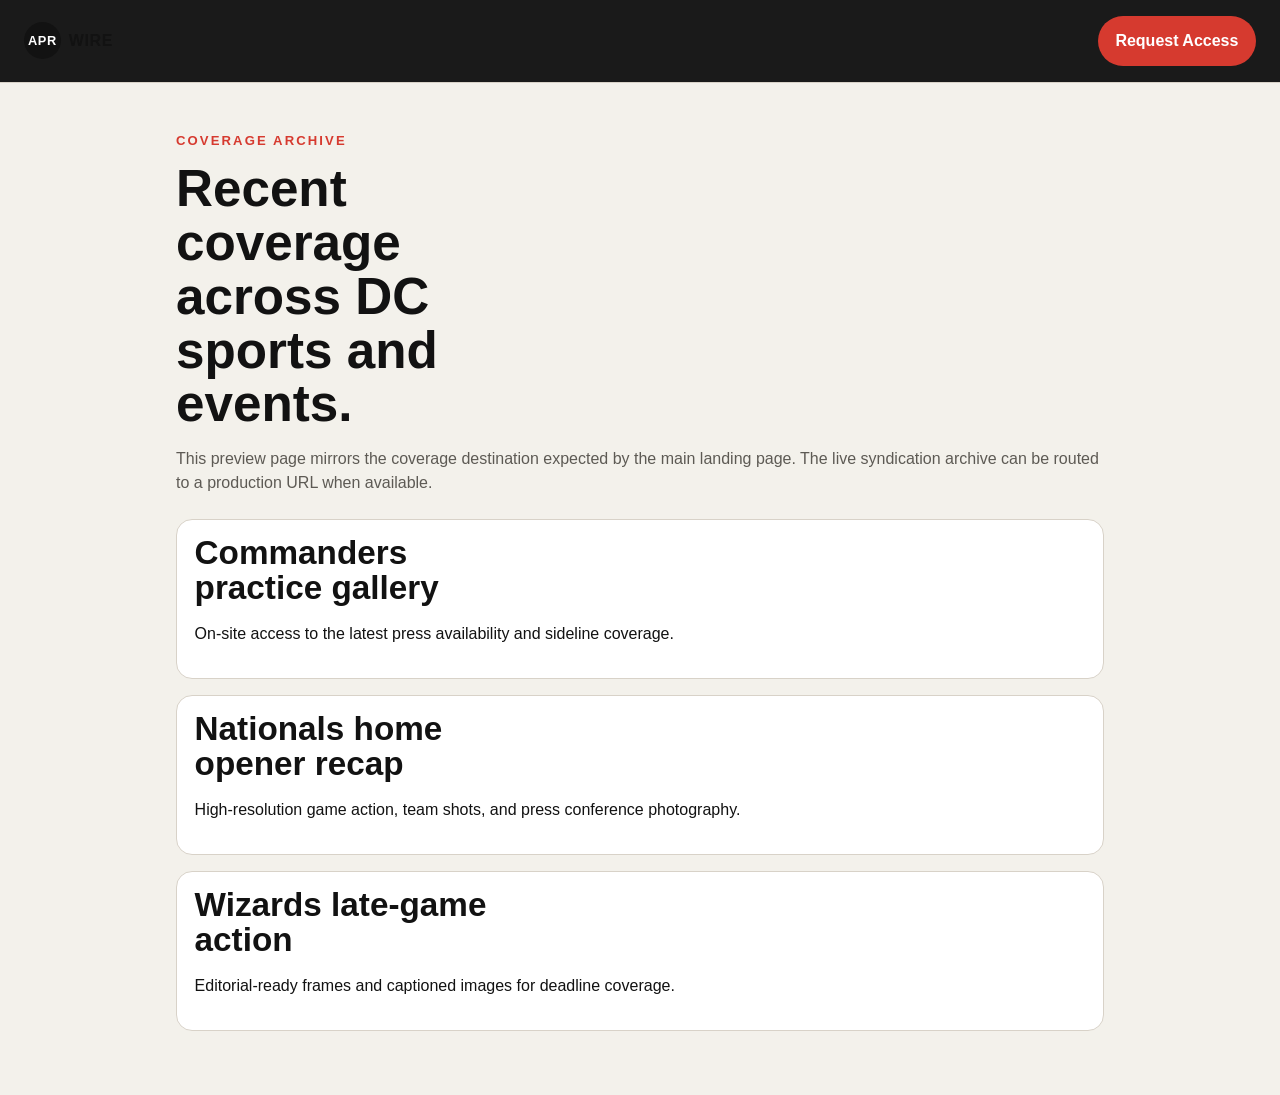
==== coverage/index.html @ af60a94e "Initial APR Wire site build" ====
<!doctype html>
<html lang="en">
  <head>
    <meta charset="UTF-8" />
    <meta name="viewport" content="width=device-width, initial-scale=1.0" />
    <title>APR Wire Coverage Archive</title>
    <link rel="stylesheet" href="../styles.css" />
    <style>
      body {
        padding-bottom: 4rem;
      }
      .archive-page {
        max-width: 960px;
        margin: 0 auto;
        padding: 3rem 1rem 0;
      }
      .archive-list {
        display: grid;
        gap: 1rem;
        margin-top: 1.5rem;
      }
      .archive-item {
        padding: 1rem 1.1rem;
        border: 1px solid var(--border);
        border-radius: 1rem;
        background: var(--surface);
      }
    </style>
  </head>
  <body>
    <header class="site-header">
      <a class="brand" href="../index.html">
        <span class="brand-mark">APR</span>
        <span class="brand-name">Wire</span>
      </a>
      <a class="header-cta" href="../index.html#contact">Request Access</a>
    </header>

    <main class="archive-page">
      <p class="eyebrow">Coverage Archive</p>
      <h1>Recent coverage across DC sports and events.</h1>
      <p class="section-copy">
        This preview page mirrors the coverage destination expected by the main landing page. The live syndication archive can be routed to a production URL when available.
      </p>
      <div class="archive-list">
        <article class="archive-item">
          <h2>Commanders practice gallery</h2>
          <p>On-site access to the latest press availability and sideline coverage.</p>
        </article>
        <article class="archive-item">
          <h2>Nationals home opener recap</h2>
          <p>High-resolution game action, team shots, and press conference photography.</p>
        </article>
        <article class="archive-item">
          <h2>Wizards late-game action</h2>
          <p>Editorial-ready frames and captioned images for deadline coverage.</p>
        </article>
      </div>
    </main>
  </body>
</html>
---- styles.css ----
:root {
  --bg: #f3f1eb;
  --surface: #ffffff;
  --surface-2: #ece8e0;
  --text: #121212;
  --muted: #5d5a54;
  --accent: #d63a2f;
  --border: #d8d2c8;
  --shadow: 0 20px 50px rgba(0, 0, 0, 0.08);
  --max-width: 1280px;
}

* {
  box-sizing: border-box;
}

html {
  scroll-behavior: smooth;
}

body {
  margin: 0;
  font-family: Inter, "Helvetica Neue", Arial, sans-serif;
  background: var(--bg);
  color: var(--text);
  line-height: 1.5;
}

a {
  color: inherit;
  text-decoration: none;
}

img {
  display: block;
  width: 100%;
  height: auto;
  object-fit: cover;
}

.site-header {
  position: sticky;
  top: 0;
  z-index: 20;
  display: flex;
  align-items: center;
  justify-content: space-between;
  gap: 1rem;
  padding: 1rem 1.5rem;
  background: #1a1a1a;
  backdrop-filter: blur(8px);
  border-bottom: 1px solid var(--border);
}

.brand {
  display: inline-flex;
  align-items: center;
  gap: 0.5rem;
  font-weight: 700;
  letter-spacing: 0.04em;
  text-transform: uppercase;
}

.brand-mark {
  display: inline-grid;
  place-items: center;
  width: 2.3rem;
  height: 2.3rem;
  background: var(--text);
  color: var(--surface);
  border-radius: 999px;
  font-size: 0.8rem;
}

.site-nav {
  display: flex;
  flex-wrap: wrap;
  gap: 1rem;
  font-size: 0.95rem;
  color: var(--muted);
}

.site-nav a:hover,
.site-nav a:focus-visible,
.header-cta:hover,
.header-cta:focus-visible {
  color: var(--accent);
}

.header-cta,
.button {
  display: inline-flex;
  align-items: center;
  justify-content: center;
  border-radius: 999px;
  padding: 0.8rem 1.1rem;
  font-weight: 600;
  transition: transform 180ms ease, background 180ms ease, color 180ms ease;
}

.header-cta,
.button.primary {
  background: var(--accent);
  color: var(--surface);
}

.button.secondary {
  border: 1px solid var(--text);
  color: var(--text);
}

.header-cta:hover,
.button:hover {
  transform: translateY(-1px);
}

main {
  width: min(var(--max-width), calc(100% - 2rem));
  margin: 0 auto;
  padding-bottom: 4rem;
}

.section {
  padding: 2.75rem 0 0;
}

.hero {
  display: grid;
  grid-template-columns: 1.05fr 0.95fr;
  gap: 2rem;
  align-items: start;
  padding-top: 2.5rem;
}

.eyebrow {
  margin: 0 0 0.75rem;
  color: var(--accent);
  font-size: 0.82rem;
  font-weight: 700;
  letter-spacing: 0.16em;
  text-transform: uppercase;
}

h1,
h2,
h3 {
  margin: 0;
  line-height: 1.05;
}

h1 {
  font-size: clamp(2.2rem, 4vw, 3.4rem);
  margin-bottom: 1rem;
  max-width: 10ch;
}

h2 {
  font-size: clamp(1.5rem, 2.6vw, 2.2rem);
  margin-bottom: 0.75rem;
  max-width: 16ch;
}

.hero-text,
.section-copy,
.feature-list p,
.tier-card p,
.contact-copy p {
  color: var(--muted);
  font-size: 1rem;
}

.hero-actions {
  display: flex;
  flex-wrap: wrap;
  gap: 0.75rem;
  margin-top: 1.4rem;
}

.hero-stats {
  display: grid;
  grid-template-columns: repeat(3, minmax(0, 1fr));
  gap: 0.75rem;
  list-style: none;
  padding: 0;
  margin: 1.5rem 0 0;
}

.hero-stats li {
  padding: 0.9rem;
  background: var(--surface);
  border: 1px solid var(--border);
  border-radius: 1rem;
  box-shadow: var(--shadow);
}

.hero-stats strong {
  display: block;
  margin-bottom: 0.3rem;
}

.hero-stats span {
  color: var(--muted);
  font-size: 0.9rem;
}

.hero-grid {
  display: grid;
  grid-template-columns: 1fr 1fr;
  gap: 0.8rem;
}

.hero-card {
  overflow: hidden;
  border-radius: 1.25rem;
  border: 1px solid var(--border);
  box-shadow: var(--shadow);
  display: flex;
  flex-direction: column;
  background: var(--surface);
}

.hero-card img {
  width: 100%;
  display: block;
  object-fit: cover;
}

.hero-card img {
  aspect-ratio: 4 / 5;
}

.hero-card.hero-card-large img {
  aspect-ratio: 16 / 9;
}

.hero-card.hero-card-wide img {
  aspect-ratio: 16 / 10;
}

.hero-card figcaption {
  width: 100%;
  position: relative;
}

.hero-caption {
  padding: 1rem;
  border-top: 1px solid var(--border);
  background: rgba(255, 255, 255, 0.98);
  display: flex;
  flex-direction: column;
  gap: 0.4rem;
}

.hero-caption h3 {
  font-size: 0.95rem;
  margin-bottom: 0.2rem;
}

.hero-caption p,
.hero-caption span {
  margin: 0;
  color: var(--muted);
  font-size: 0.9rem;
}

.trust-bar {
  margin-top: 2.4rem;
  padding: 1.1rem 1.25rem;
  background: var(--surface);
  border: 1px solid var(--border);
  border-radius: 1.25rem;
  box-shadow: var(--shadow);
}

.trust-label {
  margin: 0 0 0.75rem;
  font-size: 0.82rem;
  font-weight: 700;
  letter-spacing: 0.16em;
  text-transform: uppercase;
  color: var(--muted);
}

.logo-row {
  display: flex;
  flex-wrap: wrap;
  gap: 0.65rem;
}

.logo-row span {
  padding: 0.6rem 0.8rem;
  border: 1px solid var(--border);
  border-radius: 999px;
  font-weight: 700;
  color: var(--text);
  background: var(--surface-2);
}

.coverage-layout {
  display: grid;
  grid-template-columns: 0.95fr 1.05fr;
  gap: 2rem;
  align-items: start;
}

.coverage-list {
  display: grid;
  grid-template-columns: repeat(2, minmax(0, 1fr));
  gap: 0.75rem;
  list-style: none;
  padding: 0;
  margin: 0;
}

.coverage-list li {
  padding: 0.9rem 1rem;
  border: 1px solid var(--border);
  border-radius: 0.95rem;
  background: var(--surface);
  font-weight: 600;
}

.feature-list {
  display: grid;
  grid-template-columns: repeat(2, minmax(0, 1fr));
  gap: 1rem;
}

.feature-list article,
.tier-card,
.sample-card {
  background: var(--surface);
  border: 1px solid var(--border);
  border-radius: 1rem;
  box-shadow: var(--shadow);
}

.feature-list article {
  padding: 1.15rem;
}

.sample-grid {
  display: grid;
  grid-template-columns: repeat(3, minmax(0, 1fr));
  gap: 1rem;
  margin-top: 1.25rem;
}

.sample-card {
  overflow: hidden;
}

.sample-card a {
  display: flex;
  flex-direction: column;
  height: 100%;
}

.sample-card img {
  aspect-ratio: 4 / 3;
}

.caption,
.hero-caption {
  padding: 0.95rem;
  display: flex;
  flex-direction: column;
  gap: 0.3rem;
  background: var(--surface);
}

.caption h3,
.hero-caption h3 {
  font-size: 1rem;
}

.caption p,
.caption span {
  margin: 0;
  color: var(--muted);
  font-size: 0.92rem;
}

.section-link {
  margin-top: 1rem;
}

.tier-grid {
  display: grid;
  grid-template-columns: repeat(3, minmax(0, 1fr));
  gap: 1rem;
  margin-top: 1.25rem;
}

.tier-card {
  padding: 1.2rem;
  display: flex;
  flex-direction: column;
  gap: 0.7rem;
}

.contact-section {
  display: grid;
  grid-template-columns: 0.95fr 1.05fr;
  gap: 2rem;
  align-items: start;
  padding-top: 3rem;
}

.contact-form {
  display: grid;
  gap: 0.8rem;
  padding: 1.2rem;
  background: var(--surface);
  border: 1px solid var(--border);
  border-radius: 1rem;
  box-shadow: var(--shadow);
}

.contact-form label {
  display: grid;
  gap: 0.35rem;
  font-weight: 600;
}

.contact-form input,
.contact-form select {
  width: 100%;
  padding: 0.8rem 0.9rem;
  border: 1px solid var(--border);
  border-radius: 0.8rem;
  font: inherit;
  background: var(--surface-2);
}

.contact-email a {
  color: var(--accent);
  font-weight: 600;
}

@media (max-width: 960px) {
  .hero,
  .coverage-layout,
  .contact-section {
    grid-template-columns: 1fr;
  }

  .hero-grid,
  .sample-grid,
  .tier-grid,
  .feature-list {
    grid-template-columns: 1fr 1fr;
  }
}

@media (max-width: 720px) {
  .site-header {
    flex-wrap: wrap;
  }

  .site-nav {
    width: 100%;
    order: 3;
  }

  .hero-stats,
  .hero-grid,
  .sample-grid,
  .tier-grid,
  .feature-list,
  .coverage-list {
    grid-template-columns: 1fr;
  }

  .hero-card-large,
  .hero-card-wide {
    grid-column: span 1;
  }

  h1 {
    max-width: none;
  }
}
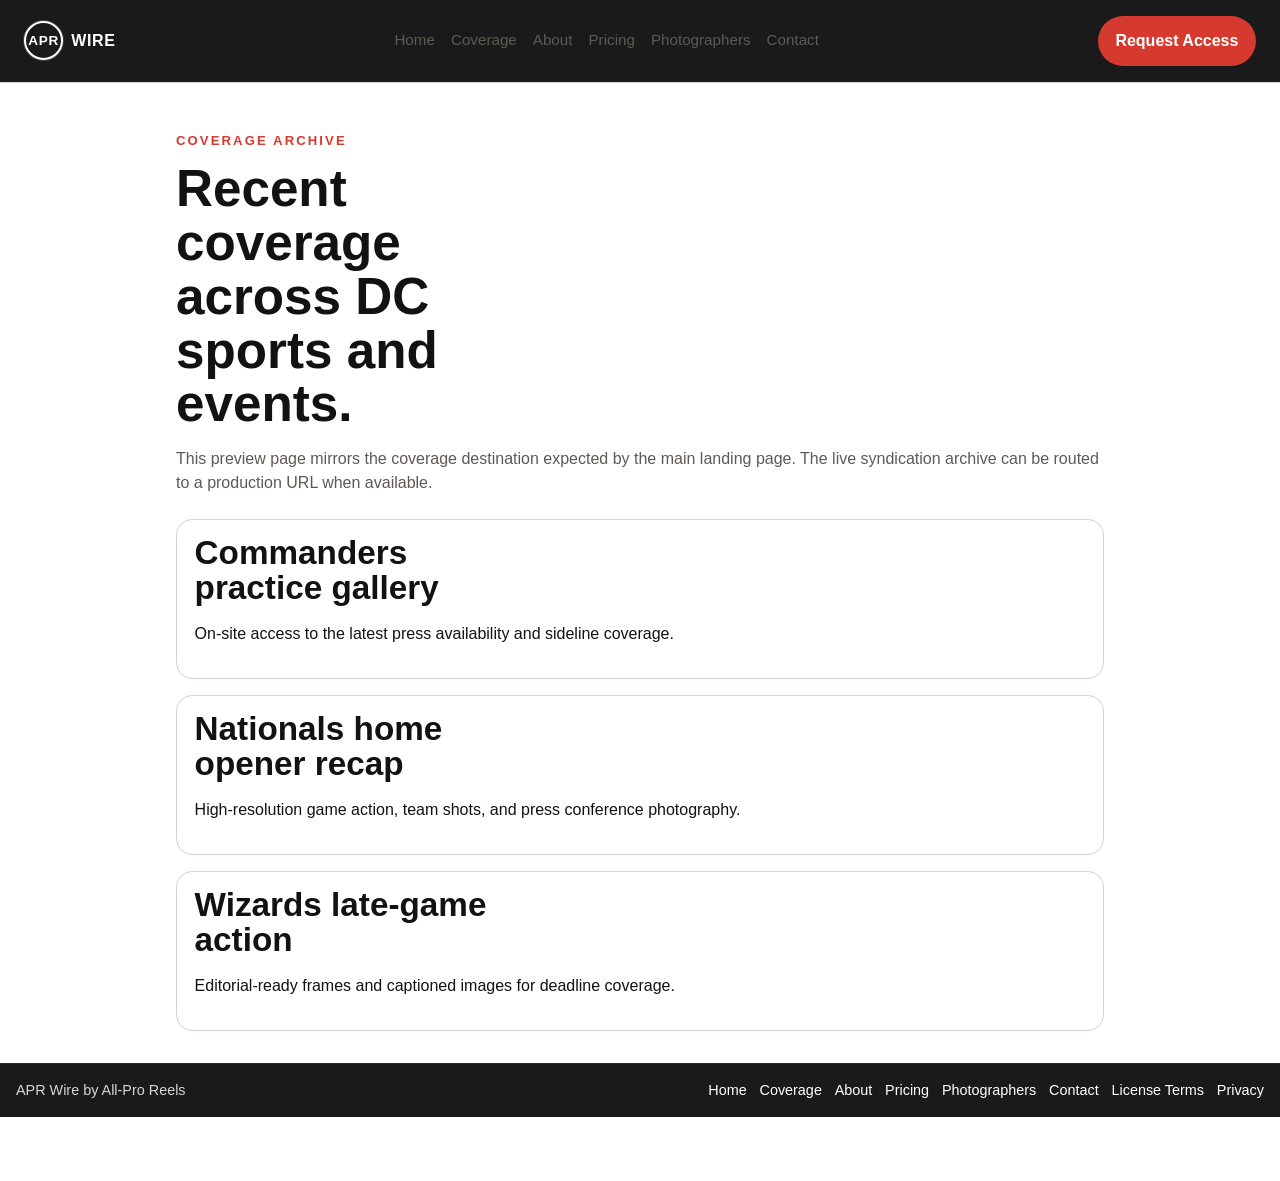
==== commit 6f510b30: "APR Wire 4.0" ====
--- a/coverage/index.html
+++ b/coverage/index.html
@@ -57,5 +57,7 @@
         </article>
       </div>
     </main>
+
+    <script src="../script.js"></script>
   </body>
 </html>
--- a/styles.css
+++ b/styles.css
@@ -1,12 +1,12 @@
 :root {
-  --bg: #f3f1eb;
+  --bg: #ffffff;
   --surface: #ffffff;
-  --surface-2: #ece8e0;
+  --surface-2: #ffffff;
   --text: #121212;
   --muted: #5d5a54;
   --accent: #d63a2f;
   --border: #d8d2c8;
-  --shadow: 0 20px 50px rgba(0, 0, 0, 0.08);
+  --shadow: 0 10px 24px rgba(18, 18, 18, 0.06);
   --max-width: 1280px;
 }
 
@@ -59,17 +59,20 @@
   font-weight: 700;
   letter-spacing: 0.04em;
   text-transform: uppercase;
+  color: #ffffff;
 }
 
 .brand-mark {
   display: inline-grid;
   place-items: center;
-  width: 2.3rem;
-  height: 2.3rem;
-  background: var(--text);
-  color: var(--surface);
+  width: 2.45rem;
+  height: 2.45rem;
+  background: #1a1a1a;
+  color: #ffffff;
+  border: 2px solid #ffffff;
   border-radius: 999px;
-  font-size: 0.8rem;
+  font-size: 0.85rem;
+  box-shadow: 0 0 0 1px rgba(255, 255, 255, 0.18);
 }
 
 .site-nav {
@@ -176,6 +179,25 @@
   margin-top: 1.4rem;
 }
 
+.home-section-links {
+  display: flex;
+  flex-wrap: wrap;
+  gap: 0.75rem;
+  margin: 0.9rem 0 0;
+}
+
+.home-section-links a {
+  font-size: 0.9rem;
+  color: var(--muted);
+  border-bottom: 1px solid transparent;
+}
+
+.home-section-links a:hover,
+.home-section-links a:focus-visible {
+  color: var(--accent);
+  border-bottom-color: var(--accent);
+}
+
 .hero-stats {
   display: grid;
   grid-template-columns: repeat(3, minmax(0, 1fr));
@@ -205,69 +227,35 @@
 
 .hero-grid {
   display: grid;
-  grid-template-columns: 1fr 1fr;
-  gap: 0.8rem;
+  grid-template-columns: repeat(2, minmax(0, 1fr));
+  gap: 0.5rem;
+  align-items: stretch;
 }
 
 .hero-card {
   overflow: hidden;
-  border-radius: 1.25rem;
+  border-radius: 1.2rem;
   border: 1px solid var(--border);
   box-shadow: var(--shadow);
   display: flex;
   flex-direction: column;
   background: var(--surface);
+  transform: translateY(-1px);
 }
 
 .hero-card img {
   width: 100%;
   display: block;
   object-fit: cover;
-}
-
-.hero-card img {
-  aspect-ratio: 4 / 5;
-}
-
-.hero-card.hero-card-large img {
   aspect-ratio: 16 / 9;
-}
-
-.hero-card.hero-card-wide img {
-  aspect-ratio: 16 / 10;
-}
-
-.hero-card figcaption {
-  width: 100%;
-  position: relative;
-}
-
-.hero-caption {
-  padding: 1rem;
-  border-top: 1px solid var(--border);
-  background: rgba(255, 255, 255, 0.98);
-  display: flex;
-  flex-direction: column;
-  gap: 0.4rem;
-}
-
-.hero-caption h3 {
-  font-size: 0.95rem;
-  margin-bottom: 0.2rem;
-}
-
-.hero-caption p,
-.hero-caption span {
-  margin: 0;
-  color: var(--muted);
-  font-size: 0.9rem;
+  min-height: 240px;
 }
 
 .trust-bar {
   margin-top: 2.4rem;
   padding: 1.1rem 1.25rem;
-  background: var(--surface);
-  border: 1px solid var(--border);
+  background: #000000;
+  border: 1px solid #2a2a2a;
   border-radius: 1.25rem;
   box-shadow: var(--shadow);
 }
@@ -278,13 +266,23 @@
   font-weight: 700;
   letter-spacing: 0.16em;
   text-transform: uppercase;
-  color: var(--muted);
+  color: #ffffff;
 }
 
 .logo-row {
   display: flex;
   flex-wrap: wrap;
-  gap: 0.65rem;
+  gap: 0.8rem;
+  align-items: center;
+}
+
+.logo-row img {
+  max-height: 40px;
+  width: auto;
+  max-width: 132px;
+  object-fit: contain;
+  filter: grayscale(1);
+  opacity: 0.75;
 }
 
 .logo-row span {
@@ -318,6 +316,65 @@
   border-radius: 0.95rem;
   background: var(--surface);
   font-weight: 600;
+  box-shadow: var(--shadow);
+}
+
+.coverage-item {
+  display: flex;
+  align-items: center;
+  gap: 0.75rem;
+  height: 3.2rem;
+  min-height: 3.2rem;
+}
+
+.coverage-item img {
+  width: auto;
+  height: 2.2rem;
+  max-height: 2.2rem;
+  object-fit: contain;
+  flex-shrink: 0;
+  display: block;
+}
+
+.coverage-item > span {
+  display: inline-block;
+  flex: 1;
+  font-weight: 700;
+  line-height: 1.2;
+  white-space: normal;
+}
+
+.coverage-item-text-only {
+  justify-content: center;
+  text-align: center;
+}
+
+.coverage-item-dark {
+  background: #111111;
+  color: #ffffff;
+}
+
+.coverage-item-dark > span {
+  color: #ffffff;
+}
+
+.coverage-item-dark img {
+  filter: brightness(1.15);
+}
+
+.coverage-item-nationals {
+  background: #0f172a;
+  color: #ffffff;
+}
+
+.coverage-item-nationals > span {
+  color: #ffffff;
+}
+
+.coverage-item-nationals img {
+  height: 2.2rem;
+  max-height: 2.2rem;
+  filter: brightness(1.2) contrast(1.05);
 }
 
 .feature-list {
@@ -358,6 +415,14 @@
 
 .sample-card img {
   aspect-ratio: 4 / 3;
+  object-position: center top;
+}
+
+#sample-coverage .sample-card img[src*="Mystics%20media%20day.jpg"],
+#sample-coverage .sample-card img[src*="wizards%20summer%20league%202.jpg"] {
+  transform: scale(1.12);
+  transform-origin: center 20%;
+  object-position: center 20%;
 }
 
 .caption,
@@ -481,3 +546,179 @@
     max-width: none;
   }
 }
+
+.site-footer {
+  margin-top: 2rem;
+  background: #1a1a1a;
+  color: #ffffff;
+  border-top: 1px solid #2a2a2a;
+}
+
+.site-footer-inner {
+  width: min(var(--max-width), calc(100% - 2rem));
+  margin: 0 auto;
+  padding: 1rem 0;
+  display: flex;
+  flex-wrap: wrap;
+  gap: 0.8rem 1.2rem;
+  align-items: center;
+  justify-content: space-between;
+}
+
+.site-footer-inner p {
+  margin: 0;
+  color: #d6d6d6;
+  font-size: 0.9rem;
+}
+
+.site-footer-nav {
+  display: flex;
+  flex-wrap: wrap;
+  gap: 0.8rem;
+}
+
+.site-footer-nav a {
+  color: #ffffff;
+  font-size: 0.9rem;
+}
+
+.site-footer-nav a:hover,
+.site-footer-nav a:focus-visible {
+  color: var(--accent);
+}
+
+.subpage-main {
+  width: min(980px, calc(100% - 2rem));
+  margin: 0 auto;
+  padding: 2.4rem 0 3.2rem;
+}
+
+.subpage-hero {
+  margin-top: 1rem;
+}
+
+.subpage-hero-grid {
+  display: grid;
+  grid-template-columns: repeat(3, minmax(0, 1fr));
+  gap: 0.6rem;
+}
+
+.subpage-hero-card {
+  overflow: hidden;
+  border-radius: 1rem;
+  border: 1px solid var(--border);
+  box-shadow: var(--shadow);
+  background: var(--surface);
+}
+
+.subpage-hero-card img {
+  width: 100%;
+  aspect-ratio: 16 / 10;
+  object-fit: cover;
+  object-position: center top;
+}
+
+.subpage-hero-card img[src*="Nationals%202.jpg"],
+.subpage-hero-card img[src*="WNBA%20opener.jpg"] {
+  object-position: center center;
+}
+
+.subpage-hero-card img[src*="Nationals%202.jpg"] {
+  object-position: center 28%;
+}
+
+.subpage-section {
+  background: var(--surface);
+  border: 1px solid var(--border);
+  border-radius: 1rem;
+  box-shadow: var(--shadow);
+  padding: 1.2rem;
+  margin-top: 1rem;
+}
+
+.subpage-section p {
+  margin: 0.6rem 0 0;
+}
+
+.subpage-section ul {
+  margin: 0.8rem 0 0;
+  padding-left: 1.1rem;
+}
+
+.subpage-grid {
+  display: grid;
+  grid-template-columns: repeat(2, minmax(0, 1fr));
+  gap: 1rem;
+}
+
+.leadership-flow {
+  display: grid;
+  gap: 1rem;
+}
+
+.leadership-bio {
+  padding: 0.25rem 0;
+}
+
+.leadership-shared-photo {
+  margin: 0;
+  overflow: hidden;
+  border-radius: 1rem;
+  border: 1px solid var(--border);
+  box-shadow: var(--shadow);
+  background: var(--surface);
+}
+
+.leadership-shared-photo img {
+  width: 100%;
+  aspect-ratio: 16 / 9;
+  object-fit: cover;
+  object-position: center 35%;
+}
+
+.leadership-shared-photo figcaption {
+  padding: 0.7rem 0.85rem;
+  color: var(--muted);
+  font-size: 0.9rem;
+  border-top: 1px solid var(--border);
+}
+
+.subpage-form {
+  display: grid;
+  gap: 0.8rem;
+}
+
+.subpage-form-grid {
+  display: grid;
+  grid-template-columns: repeat(2, minmax(0, 1fr));
+  gap: 0.8rem;
+}
+
+.subpage-form label {
+  display: grid;
+  gap: 0.35rem;
+  font-weight: 600;
+}
+
+.subpage-form input,
+.subpage-form textarea {
+  width: 100%;
+  padding: 0.75rem 0.85rem;
+  border: 1px solid var(--border);
+  border-radius: 0.75rem;
+  font: inherit;
+  background: var(--surface-2);
+}
+
+@media (max-width: 720px) {
+  .site-footer-inner {
+    flex-direction: column;
+    align-items: flex-start;
+  }
+
+  .subpage-grid,
+  .subpage-form-grid,
+  .subpage-hero-grid {
+    grid-template-columns: 1fr;
+  }
+}
